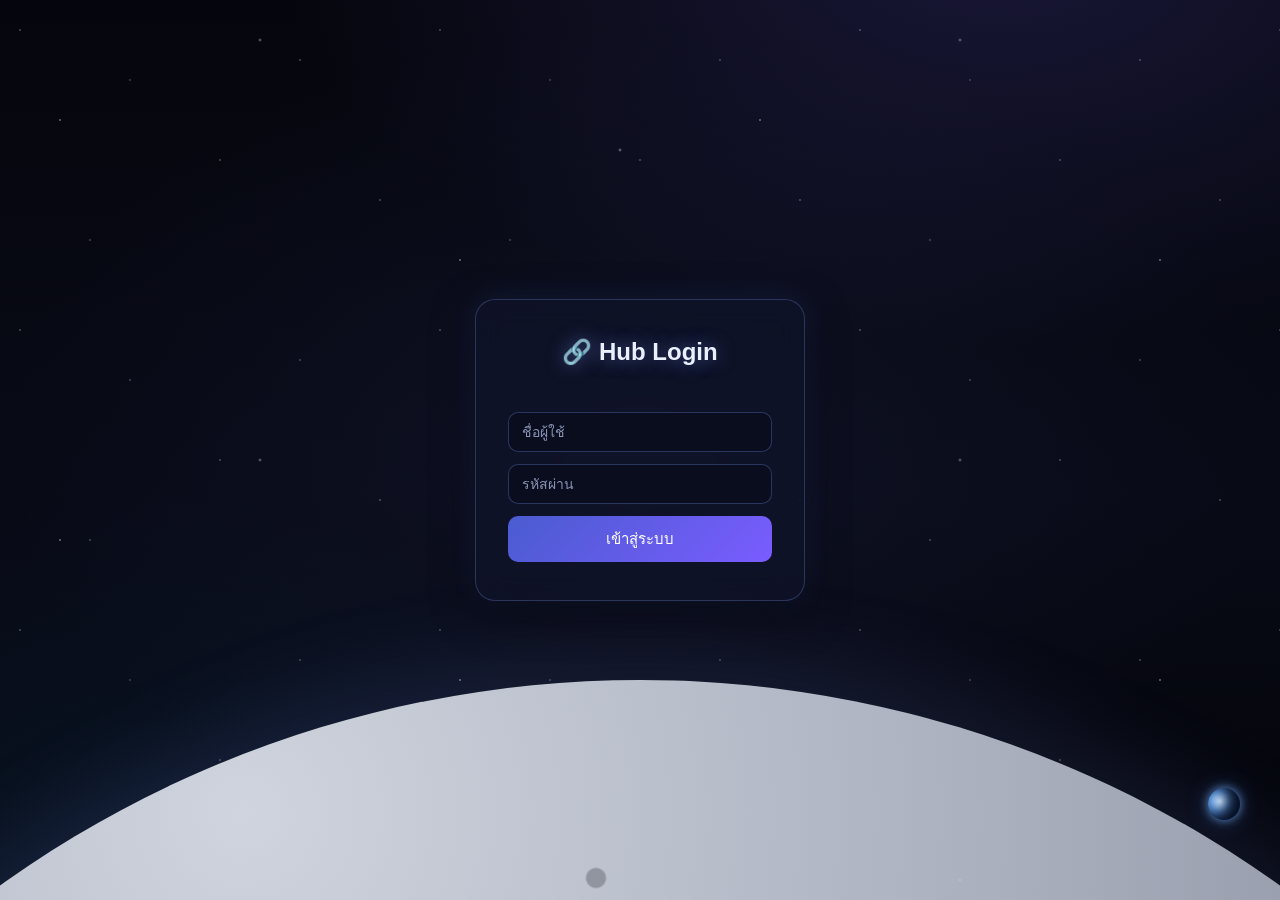
==== index.html @ 7563bb44 "Add files via upload" ====
<!DOCTYPE html>
<html lang="th">
<head>
<meta charset="UTF-8">
<meta name="viewport" content="width=device-width, initial-scale=1.0">
<title>Login - Hub</title>
<link rel="icon" href="data:image/svg+xml,%3Csvg xmlns='http://www.w3.org/2000/svg' viewBox='0 0 100 100'%3E%3Ctext y='.9em' font-size='90'%3E%F0%9F%94%97%3C/text%3E%3C/svg%3E">
<link rel="stylesheet" href="css/style.css">
</head>
<body>
<div class="login-wrap">
  <div class="login-box">
    <h2>🔗 Hub Login</h2>
    <div class="error-msg" id="errMsg"></div>
    <input type="text" id="username" placeholder="ชื่อผู้ใช้" autocomplete="username">
    <input type="password" id="password" placeholder="รหัสผ่าน" autocomplete="current-password">
    <button onclick="doLogin()">เข้าสู่ระบบ</button>
  </div>
</div>
<script src="js/api.js"></script>
<script>
document.getElementById('password').addEventListener('keydown', function (e) {
  if (e.key === 'Enter') doLogin();
});

function doLogin() {
  var username = document.getElementById('username').value.trim();
  var password = document.getElementById('password').value;
  var errEl = document.getElementById('errMsg');
  errEl.textContent = '';
  if (!username || !password) {
    errEl.textContent = 'กรอกชื่อผู้ใช้และรหัสผ่านให้ครบ';
    return;
  }
  apiPost('login', { username: username, password: password }).then(function (res) {
    if (res.success) {
      sessionStorage.setItem('hubUser', JSON.stringify({
        username: username, role: res.role, displayName: res.displayName,
        allowedCategories: res.allowedCategories || []
      }));
      window.location.href = 'hub.html';
    } else {
      errEl.textContent = res.message || 'เข้าสู่ระบบไม่สำเร็จ';
    }
  }).catch(function () {
    errEl.textContent = 'เชื่อมต่อเซิร์ฟเวอร์ไม่ได้';
  });
}
</script>
</body>
</html>
---- css/style.css ----
* { box-sizing: border-box; }

body {
  margin: 0;
  font-family: 'Segoe UI', 'Tahoma', sans-serif;
  color: #e8ecf5;
  min-height: 100vh;
  position: relative;
  overflow-x: hidden;
  /* ห้วงอวกาศ: ดำ + เนบิวลาม่วง/น้ำเงินจางๆ */
  background:
    radial-gradient(1200px 700px at 78% -8%, rgba(80, 70, 170, 0.28), transparent 60%),
    radial-gradient(1000px 800px at 12% 108%, rgba(30, 90, 150, 0.22), transparent 60%),
    radial-gradient(900px 600px at 50% 50%, rgba(20, 24, 48, 0.55), transparent 70%),
    linear-gradient(180deg, #05060d 0%, #080a16 55%, #04050a 100%);
  background-attachment: fixed;
}

/* ===== ดวงดาว (CSS ล้วน — 2 ชั้น ผ่าน pseudo-element, เบามาก) ===== */
body::before,
body::after {
  content: "";
  position: fixed;
  inset: 0;
  pointer-events: none;
  z-index: 0;
}
/* ชั้นดาวเล็ก ถี่ กระพริบเร็ว */
body::before {
  background-image:
    radial-gradient(1px 1px at 20px 30px, #fff, transparent),
    radial-gradient(1px 1px at 130px 80px, #cfd8ff, transparent),
    radial-gradient(1px 1px at 220px 160px, #fff, transparent),
    radial-gradient(1px 1px at 300px 60px, #e8ecff, transparent),
    radial-gradient(1px 1px at 380px 200px, #fff, transparent),
    radial-gradient(1px 1px at 90px 240px, #d7e0ff, transparent);
  background-repeat: repeat;
  background-size: 420px 300px;
  opacity: 0.7;
  animation: twinkle 4.5s ease-in-out infinite;
}
/* ชั้นดาวใหญ่ ห่าง กระพริบช้า */
body::after {
  background-image:
    radial-gradient(1.6px 1.6px at 60px 120px, #ffffff, transparent),
    radial-gradient(2px 2px at 260px 40px, #bcd0ff, transparent),
    radial-gradient(1.6px 1.6px at 460px 260px, #ffffff, transparent),
    radial-gradient(2px 2px at 620px 150px, #dbe4ff, transparent);
  background-repeat: repeat;
  background-size: 700px 420px;
  opacity: 0.55;
  animation: twinkle 7s ease-in-out infinite reverse;
}
@keyframes twinkle {
  0%, 100% { opacity: 0.35; }
  50%      { opacity: 0.8; }
}

/* ===== ดาวตก (แทรกด้วย JS ใน api.js) ===== */
.shooting-stars {
  position: fixed;
  inset: 0;
  pointer-events: none;
  z-index: 0;
  overflow: hidden;
}
/* ดาวตกแบบสุ่ม — ตำแหน่งเริ่ม/ทิศ/ระยะทาง กำหนดสดๆ ผ่าน CSS variable ที่ api.js สุ่มให้แต่ละดวง */
.shooting-star {
  position: absolute;
  top: var(--sy, 10%);
  left: var(--sx, 60%);
  height: 2px;
  width: 130px;
  background: linear-gradient(90deg, #ffffff, rgba(255, 255, 255, 0));
  border-radius: 2px;
  filter: drop-shadow(0 0 6px rgba(180, 210, 255, 0.9));
  opacity: 0;
  transform: rotate(var(--srot, -42deg));
  animation: shoot-random 1.1s ease-in forwards;
}
@keyframes shoot-random {
  0%   { transform: translate(0, 0) rotate(var(--srot, -42deg)); opacity: 0; }
  8%   { opacity: 1; }
  70%  { opacity: 1; }
  100% { transform: translate(var(--stx, -480px), var(--sty, 420px)) rotate(var(--srot, -42deg)); opacity: 0; }
}

/* อุกกาบาตดวงใหญ่ มีไฟ — โผล่มาสลับกับดาวตกเส้นบางๆ เป็นบางครั้ง */
.shooting-star.fireball {
  height: 5px;
  width: 220px;
  background: linear-gradient(90deg, #fff8e6 0%, #ffcf7a 25%, #ff8a3d 55%, rgba(255, 90, 20, 0) 100%);
  border-radius: 3px;
  filter: drop-shadow(0 0 10px rgba(255, 170, 80, 0.9)) drop-shadow(0 0 24px rgba(255, 110, 40, 0.6));
}
.shooting-star.fireball::before {
  content: "";
  position: absolute;
  left: -5px;
  top: 50%;
  width: 14px;
  height: 14px;
  margin-top: -7px;
  border-radius: 50%;
  background: radial-gradient(circle, #fff8e6 0%, #ffcf7a 40%, #ff6a1e 75%, rgba(255, 90, 20, 0) 100%);
  box-shadow: 0 0 18px 6px rgba(255, 140, 60, 0.85);
}

/* ===== การระเบิดตอนอุกกาบาตชนโลก/ดวงจันทร์ (สร้าง+ลบด้วย JS) ===== */
.impact-boom {
  position: fixed;
  width: 12px;
  height: 12px;
  border-radius: 50%;
  transform: translate(-50%, -50%) scale(0);
  background: radial-gradient(circle, #ffffff 0%, #ffe08a 22%, #ff8a3d 50%, rgba(255, 80, 20, 0) 72%);
  filter: drop-shadow(0 0 14px rgba(255, 150, 60, 0.95));
  z-index: 1;
  pointer-events: none;
  animation: boom 0.75s ease-out forwards;
}
.impact-boom::before {
  content: "";
  position: absolute;
  inset: 0;
  border-radius: 50%;
  border: 2px solid rgba(255, 205, 130, 0.85);
  transform: scale(1);
  animation: boom-ring 0.75s ease-out forwards;
}
@keyframes boom {
  0%   { transform: translate(-50%, -50%) scale(0); opacity: 1; }
  55%  { opacity: 1; }
  100% { transform: translate(-50%, -50%) scale(10); opacity: 0; }
}
@keyframes boom-ring {
  0%   { transform: scale(1); opacity: 0.9; }
  100% { transform: scale(18); opacity: 0; }
}

/* ===== ผิวดวงจันทร์ โค้งเต็มขอบล่าง (earthrise style) ===== */
.moon-surface {
  position: fixed;
  left: 50%;
  bottom: -1980px;               /* วงกลมยักษ์จมลงล่าง เหลือแค่ส่วนโค้งบนโผล่เป็นขอบฟ้า (กินพื้นที่ล่าง ~1/3) */
  width: 2200px;
  height: 2200px;
  transform: translateX(-50%);
  border-radius: 50%;
  z-index: 0;
  pointer-events: none;
  overflow: hidden;
  /* หลุมอุกกาบาต (วางแถบบนของวงกลม = ส่วนที่โผล่พ้นจอ) + เนื้อผิวเทาไล่แสงจากซ้ายบน */
  background:
    radial-gradient(circle at 30% 15.5%, rgba(40,42,52,0.55) 0 26px, rgba(190,194,206,0.28) 27px 32px, transparent 34px),
    radial-gradient(circle at 44% 17.5%, rgba(40,42,52,0.5) 0 40px, rgba(190,194,206,0.25) 41px 47px, transparent 49px),
    radial-gradient(circle at 58% 14.5%, rgba(40,42,52,0.5) 0 20px, rgba(190,194,206,0.28) 21px 25px, transparent 27px),
    radial-gradient(circle at 68% 18%,  rgba(40,42,52,0.45) 0 34px, rgba(190,194,206,0.24) 35px 40px, transparent 42px),
    radial-gradient(circle at 22% 19%,  rgba(40,42,52,0.45) 0 18px, rgba(190,194,206,0.22) 19px 23px, transparent 25px),
    radial-gradient(circle at 50% 21%,  rgba(40,42,52,0.4) 0 30px, rgba(190,194,206,0.2) 31px 36px, transparent 38px),
    radial-gradient(circle at 37% 22.5%,rgba(40,42,52,0.38) 0 14px, transparent 16px),
    radial-gradient(circle at 63% 23%,  rgba(40,42,52,0.36) 0 22px, rgba(190,194,206,0.18) 23px 26px, transparent 28px),
    radial-gradient(circle at 76% 21.5%,rgba(40,42,52,0.34) 0 12px, transparent 14px),
    /* หลุมเพิ่มเติม — ให้ผิวขรุขระขึ้น */
    radial-gradient(circle at 16% 22%,  rgba(40,42,52,0.4) 0 24px, rgba(190,194,206,0.2) 25px 29px, transparent 31px),
    radial-gradient(circle at 84% 24%,  rgba(40,42,52,0.38) 0 28px, rgba(190,194,206,0.18) 29px 33px, transparent 35px),
    radial-gradient(circle at 40% 12%,  rgba(40,42,52,0.42) 0 12px, transparent 14px),
    radial-gradient(circle at 54% 26%,  rgba(40,42,52,0.34) 0 16px, transparent 18px),
    radial-gradient(circle at 28% 25.5%,rgba(40,42,52,0.3) 0 10px, transparent 12px),
    radial-gradient(circle at 71% 26.5%,rgba(40,42,52,0.32) 0 15px, transparent 17px),
    radial-gradient(circle at 48% 9%,   rgba(40,42,52,0.3) 0 9px,  transparent 11px),
    radial-gradient(circle at 20% 13%,  rgba(40,42,52,0.28) 0 8px,  transparent 10px),
    radial-gradient(circle at 66% 11%,  rgba(40,42,52,0.28) 0 7px,  transparent 9px),
    radial-gradient(circle at 32% 6%, #cfd4de 0%, #a9afbd 30%, #7e8494 60%, #4c505d 100%);
  box-shadow: 0 -30px 90px rgba(120, 150, 255, 0.12);  /* ขอบฟ้าเรืองแสงจางๆ */
}
/* ===== โลก ดวงเล็ก เสี้ยวสีฟ้า มุมล่างขวา ===== */
.earth {
  position: fixed;
  bottom: 80px;
  right: 40px;
  width: 32px;
  height: 32px;
  border-radius: 50%;
  z-index: 0;
  pointer-events: none;
  background:
    radial-gradient(circle at 38% 42%, #cfe6ff 0%, #5b93d6 38%, #2f5fa8 70%, #1d3c72 100%);
  /* เสี้ยว: ด้านขวาจมเงามืด + ชั้นบรรยากาศเรืองฟ้า */
  box-shadow:
    inset -11px -4px 13px rgba(3, 8, 22, 0.92),
    0 0 10px rgba(120, 180, 255, 0.7),
    0 0 22px rgba(90, 150, 255, 0.35);
  animation: earthglow 7s ease-in-out infinite;
}
@keyframes earthglow {
  0%, 100% { box-shadow: inset -11px -4px 13px rgba(3,8,22,0.92), 0 0 10px rgba(120,180,255,0.6), 0 0 22px rgba(90,150,255,0.3); }
  50%      { box-shadow: inset -11px -4px 13px rgba(3,8,22,0.92), 0 0 14px rgba(140,195,255,0.8), 0 0 28px rgba(110,165,255,0.45); }
}

/* ทำให้เนื้อหาลอยเหนือชั้นดาว */
.topbar, .container, .login-wrap { position: relative; z-index: 1; }

.topbar {
  display: flex;
  align-items: center;
  justify-content: space-between;
  background: rgba(14, 18, 38, 0.6);
  backdrop-filter: blur(10px);
  border-bottom: 1px solid rgba(120, 150, 255, 0.18);
  color: #fff;
  padding: 14px 20px;
}
.topbar h1 { font-size: 18px; margin: 0; letter-spacing: 0.3px; }
.topbar .user-info { display: flex; align-items: center; gap: 12px; font-size: 14px; }
.topbar a, .topbar button {
  background: rgba(120, 150, 255, 0.15);
  border: 1px solid rgba(140, 170, 255, 0.25);
  color: #e8ecf5;
  padding: 6px 14px;
  border-radius: 8px;
  cursor: pointer;
  font-size: 13px;
  text-decoration: none;
  transition: background .15s, box-shadow .15s, transform .15s;
}
.topbar a:hover, .topbar button:hover {
  background: rgba(120, 150, 255, 0.32);
  box-shadow: 0 0 12px rgba(120, 150, 255, 0.4);
  transform: scale(1.07);
}

/* ปุ่มแฮมเบอร์เกอร์ (มือถือ) — inject ผ่าน api.js */
.topbar-toggle {
  display: none;
  background: rgba(120, 150, 255, 0.15);
  border: 1px solid rgba(140, 170, 255, 0.25);
  color: #e8ecf5;
  font-size: 20px;
  line-height: 1;
  padding: 6px 13px;
  border-radius: 8px;
  cursor: pointer;
  transition: background .15s, transform .15s;
}
.topbar-toggle:hover { background: rgba(120, 150, 255, 0.32); transform: scale(1.07); }

.container { max-width: 1000px; margin: 0 auto; padding: 28px 20px 70px; }

.category-block { margin-bottom: 36px; }
.category-title {
  font-size: 18px;
  font-weight: 700;
  color: #ffe14d;
  border-bottom: 1px dashed rgba(255, 220, 90, 0.45);
  padding-bottom: 8px;
  margin-bottom: 18px;
  text-shadow: 0 0 8px rgba(255, 225, 80, 0.85), 0 0 18px rgba(255, 200, 40, 0.5);
}
/* หน้าแรก: หมวดเรียง 3 คอลัมน์ */
.hub-categories {
  display: grid;
  grid-template-columns: repeat(3, 1fr);
  gap: 20px;
  align-items: start;
}
.hub-categories .category-block { margin-bottom: 0; }
.link-grid {
  display: grid;
  grid-template-columns: repeat(auto-fill, minmax(240px, 1fr));
  gap: 16px;
}
.link-list { display: flex; flex-direction: column; gap: 12px; }
.link-card {
  display: block;
  background: rgba(20, 26, 52, 0.55);
  border: 1px solid rgba(130, 160, 255, 0.28);
  border-radius: 16px;
  padding: 16px 18px;
  text-align: left;
  color: #eaf0ff;
  text-decoration: none;
  backdrop-filter: blur(6px);
  transition: transform .15s, box-shadow .15s, border-color .15s, background .15s;
}
.link-card .link-name { display: block; font-weight: 600; }
.link-card .link-desc {
  display: block;
  margin-top: 5px;
  font-size: 12.5px;
  font-weight: 400;
  color: #a6b0d4;
  line-height: 1.4;
}
.link-card:hover {
  transform: translateY(-4px) scale(1.03);
  background: rgba(40, 52, 100, 0.7);
  border-color: rgba(150, 190, 255, 0.7);
  box-shadow: 0 8px 28px rgba(80, 120, 255, 0.4), 0 0 0 1px rgba(150, 190, 255, 0.25);
}

.login-wrap { min-height: 100vh; display: flex; align-items: center; justify-content: center; }
.login-box {
  background: rgba(16, 20, 42, 0.7);
  border: 1px solid rgba(130, 160, 255, 0.25);
  backdrop-filter: blur(14px);
  padding: 38px 32px;
  border-radius: 20px;
  box-shadow: 0 12px 40px rgba(0, 0, 0, 0.55), 0 0 30px rgba(80, 110, 220, 0.2);
  width: 330px;
}
.login-box h2 { margin-top: 0; text-align: center; color: #eaf0ff; text-shadow: 0 0 18px rgba(120, 150, 255, 0.5); }
.login-box input {
  width: 100%;
  padding: 11px 13px;
  margin-bottom: 12px;
  background: rgba(8, 12, 28, 0.7);
  border: 1px solid rgba(120, 150, 255, 0.3);
  border-radius: 10px;
  font-size: 14px;
  color: #eaf0ff;
}
.login-box input::placeholder { color: #8a93b5; }
.login-box input:focus { outline: none; border-color: rgba(150, 190, 255, 0.8); box-shadow: 0 0 12px rgba(120, 150, 255, 0.4); }
.login-box button {
  width: 100%;
  padding: 11px;
  background: linear-gradient(135deg, #4a5cd0, #7a5cff);
  color: #fff;
  border: none;
  border-radius: 10px;
  font-size: 15px;
  cursor: pointer;
  transition: box-shadow .15s, transform .1s;
}
.login-box button:hover { box-shadow: 0 0 20px rgba(120, 120, 255, 0.6); transform: translateY(-2px) scale(1.03); }
.error-msg { color: #ff8a9c; font-size: 13px; margin-bottom: 10px; min-height: 16px; }

/* ===== เลือกเมนูต่อ user (checkbox หมวด) ===== */
.cat-hint { font-size: 13px; color: #aeb8dd; margin-bottom: 8px; }
.cat-checks { display: flex; flex-wrap: wrap; gap: 8px 16px; }
.cat-check {
  display: inline-flex;
  align-items: center;
  gap: 6px;
  font-size: 14px;
  color: #dbe1f5;
  background: rgba(8, 12, 28, 0.55);
  border: 1px solid rgba(120, 150, 255, 0.25);
  border-radius: 8px;
  padding: 6px 12px;
  cursor: pointer;
}
.cat-check input { accent-color: #7a5cff; cursor: pointer; }

.modal-overlay {
  position: fixed;
  inset: 0;
  z-index: 50;
  background: rgba(4, 6, 14, 0.7);
  backdrop-filter: blur(4px);
  display: flex;
  align-items: center;
  justify-content: center;
  padding: 20px;
}
.modal-box {
  background: rgba(18, 22, 44, 0.96);
  border: 1px solid rgba(130, 160, 255, 0.3);
  border-radius: 18px;
  padding: 26px;
  width: 100%;
  max-width: 520px;
  max-height: 82vh;
  overflow-y: auto;
  box-shadow: 0 16px 50px rgba(0, 0, 0, 0.6);
}
.modal-box h3 { margin-top: 0; color: #eaf0ff; }

.admin-section {
  background: rgba(16, 20, 42, 0.6);
  border: 1px solid rgba(130, 160, 255, 0.2);
  backdrop-filter: blur(8px);
  border-radius: 16px;
  padding: 22px;
  margin-bottom: 24px;
}
.admin-section h3 { margin-top: 0; color: #eaf0ff; }
.form-row { display: flex; gap: 10px; flex-wrap: wrap; margin-bottom: 14px; }
.form-row input, .form-row select {
  padding: 9px 11px;
  background: rgba(8, 12, 28, 0.7);
  border: 1px solid rgba(120, 150, 255, 0.3);
  border-radius: 8px;
  font-size: 14px;
  color: #eaf0ff;
  flex: 1;
  min-width: 140px;
}
.form-row input::placeholder { color: #8a93b5; }
.form-row input:focus, .form-row select:focus { outline: none; border-color: rgba(150, 190, 255, 0.8); }

.btn {
  padding: 9px 16px;
  border: none;
  border-radius: 8px;
  background: linear-gradient(135deg, #4a5cd0, #7a5cff);
  color: #fff;
  cursor: pointer;
  font-size: 14px;
  transition: box-shadow .15s, transform .1s;
}
.btn:hover { box-shadow: 0 0 16px rgba(120, 120, 255, 0.5); transform: translateY(-2px) scale(1.05); }
.btn.danger { background: linear-gradient(135deg, #c0392b, #e05575); }
.btn.danger:hover { box-shadow: 0 0 16px rgba(224, 85, 117, 0.5); }
.btn.small { padding: 5px 11px; font-size: 12px; }
.btn.on { background: linear-gradient(135deg, #2e9e5b, #3fd07a); }
.btn.off { background: rgba(120, 130, 150, 0.5); }
.btn:disabled { opacity: 0.3; cursor: default; }
.btn:disabled:hover { animation: none; transform: none; box-shadow: none; }

table { width: 100%; border-collapse: collapse; font-size: 14px; }
th, td { padding: 9px 10px; border-bottom: 1px solid rgba(130, 160, 255, 0.15); text-align: left; }
th { color: #aeb8dd; font-weight: 600; }
table input {
  background: rgba(8, 12, 28, 0.7);
  border: 1px solid rgba(120, 150, 255, 0.25);
  border-radius: 6px;
  color: #eaf0ff;
  padding: 6px 8px;
  font-size: 13px;
}
table select {
  background: rgba(8, 12, 28, 0.7);
  border: 1px solid rgba(120, 150, 255, 0.25);
  border-radius: 6px;
  color: #eaf0ff;
  padding: 6px 8px;
}

.nav-tabs { display: flex; gap: 8px; margin-bottom: 22px; }
.nav-tabs a {
  padding: 9px 16px;
  border-radius: 10px;
  background: rgba(20, 26, 52, 0.55);
  color: #cfd6f5;
  text-decoration: none;
  font-size: 14px;
  font-weight: 600;
  border: 1px solid rgba(130, 160, 255, 0.25);
  transition: background .15s, box-shadow .15s, transform .15s;
}
.nav-tabs a:hover { transform: scale(1.05); box-shadow: 0 0 14px rgba(120, 150, 255, 0.35); }
.nav-tabs a.active {
  background: linear-gradient(135deg, #4a5cd0, #7a5cff);
  color: #fff;
  box-shadow: 0 0 16px rgba(120, 120, 255, 0.4);
}

.empty-msg { color: #8a93b5; text-align: center; padding: 44px 0; }

/* ===== เอฟเฟกต์ไฟฟ้าช็อต/สายฟ้า ตอนเมาส์ชี้ปุ่ม ===== */
@keyframes electric-zap {
  0%   { box-shadow: 0 0 5px #6ea8ff, 0 0 12px #7a5cff, 0 0 20px #4ad5ff, inset 0 0 6px rgba(150,220,255,0.5); }
  20%  { box-shadow: 0 0 14px #cfe9ff, 0 0 22px #9a7cff, 0 0 34px #4ad5ff, inset 0 0 10px rgba(190,235,255,0.8); }
  40%  { box-shadow: 0 0 4px #6ea8ff, 0 0 9px #7a5cff, 0 0 16px #4ad5ff, inset 0 0 4px rgba(150,220,255,0.4); }
  60%  { box-shadow: 0 0 16px #e6f5ff, 0 0 26px #b39cff, 0 0 40px #6ae0ff, inset 0 0 12px rgba(210,245,255,0.9); }
  80%  { box-shadow: 0 0 7px #6ea8ff, 0 0 14px #7a5cff, 0 0 22px #4ad5ff, inset 0 0 6px rgba(150,220,255,0.5); }
  100% { box-shadow: 0 0 11px #b3e0ff, 0 0 18px #8a6cff, 0 0 28px #4ad5ff, inset 0 0 8px rgba(180,230,255,0.7); }
}
/* ปุ่มลบ (สีแดง) → ไฟลุกสีส้ม */
@keyframes fire-zap {
  0%   { box-shadow: 0 0 6px #ffb347, 0 0 14px #ff7b2e, 0 0 22px #ff4500; }
  25%  { box-shadow: 0 0 14px #ffd27a, 0 0 24px #ff8c3a, 0 0 36px #ff5a1a; }
  50%  { box-shadow: 0 0 5px #ffb347, 0 0 10px #ff6a2e, 0 0 18px #ff3000; }
  75%  { box-shadow: 0 0 16px #ffe0a0, 0 0 28px #ff9d4a, 0 0 42px #ff5a1a; }
  100% { box-shadow: 0 0 9px #ffb347, 0 0 16px #ff7b2e, 0 0 26px #ff4500; }
}
.btn:hover,
.link-card:hover,
.topbar a:hover,
.topbar button:hover,
.topbar-toggle:hover,
.login-box button:hover,
.nav-tabs a:hover {
  animation: electric-zap 0.3s linear infinite;
  border-color: rgba(180, 220, 255, 0.9);
}
.btn.danger:hover { animation: fire-zap 0.28s linear infinite; border-color: rgba(255, 180, 120, 0.9); }

/* แท็บเล็ต: หมวด 2 คอลัมน์ */
@media (max-width: 900px) and (min-width: 641px) {
  .hub-categories { grid-template-columns: repeat(2, 1fr); }
}

/* ===== รองรับมือถือ: เมนูบนยุบเป็นปุ่ม 3 ขีด ===== */
@media (max-width: 640px) {
  .topbar { padding: 12px 16px; position: relative; }
  .topbar h1 { font-size: 16px; }
  .topbar-toggle { display: inline-flex; }

  /* เมนูดรอปดาวน์ — ซ่อนไว้ก่อน กดปุ่ม 3 ขีดค่อยเปิด */
  .topbar .user-info {
    display: none;
    position: absolute;
    top: 100%;
    left: 0;
    right: 0;
    flex-direction: column;
    align-items: stretch;
    gap: 8px;
    background: rgba(12, 16, 34, 0.97);
    backdrop-filter: blur(12px);
    border-bottom: 1px solid rgba(120, 150, 255, 0.2);
    padding: 14px 16px;
    z-index: 20;
  }
  .topbar.open .user-info { display: flex; }
  .topbar .user-info span { text-align: center; padding: 2px 0 6px; color: #aeb8dd; }
  .topbar .user-info a, .topbar .user-info button { text-align: center; padding: 10px; font-size: 14px; }

  .container { padding: 20px 14px 60px; }
  .nav-tabs { overflow-x: auto; -webkit-overflow-scrolling: touch; }
  .nav-tabs a { white-space: nowrap; }
  .link-grid { grid-template-columns: 1fr; }
  .hub-categories { grid-template-columns: 1fr; }
  .form-row { flex-direction: column; }
  .form-row input, .form-row select { min-width: 0; width: 100%; }
  /* ตารางในหน้าจัดการ เลื่อนแนวนอนได้ถ้าล้น */
  .admin-section { overflow-x: auto; }
}

/* เคารพผู้ที่ปิด motion (ไม่ให้ดาว/จันทร์/อาทิตย์ขยับ) */
@media (prefers-reduced-motion: reduce) {
  body::before, body::after, .shooting-star, .earth { animation: none !important; }
  .shooting-star { display: none; }
  /* ปิดไฟฟ้ากะพริบ เหลือแค่เรืองแสงนิ่ง */
  .btn:hover, .link-card:hover, .topbar a:hover, .topbar button:hover,
  .topbar-toggle:hover, .login-box button:hover, .nav-tabs a:hover,
  .btn.danger:hover { animation: none !important; box-shadow: 0 0 16px rgba(120,150,255,0.6) !important; }
}
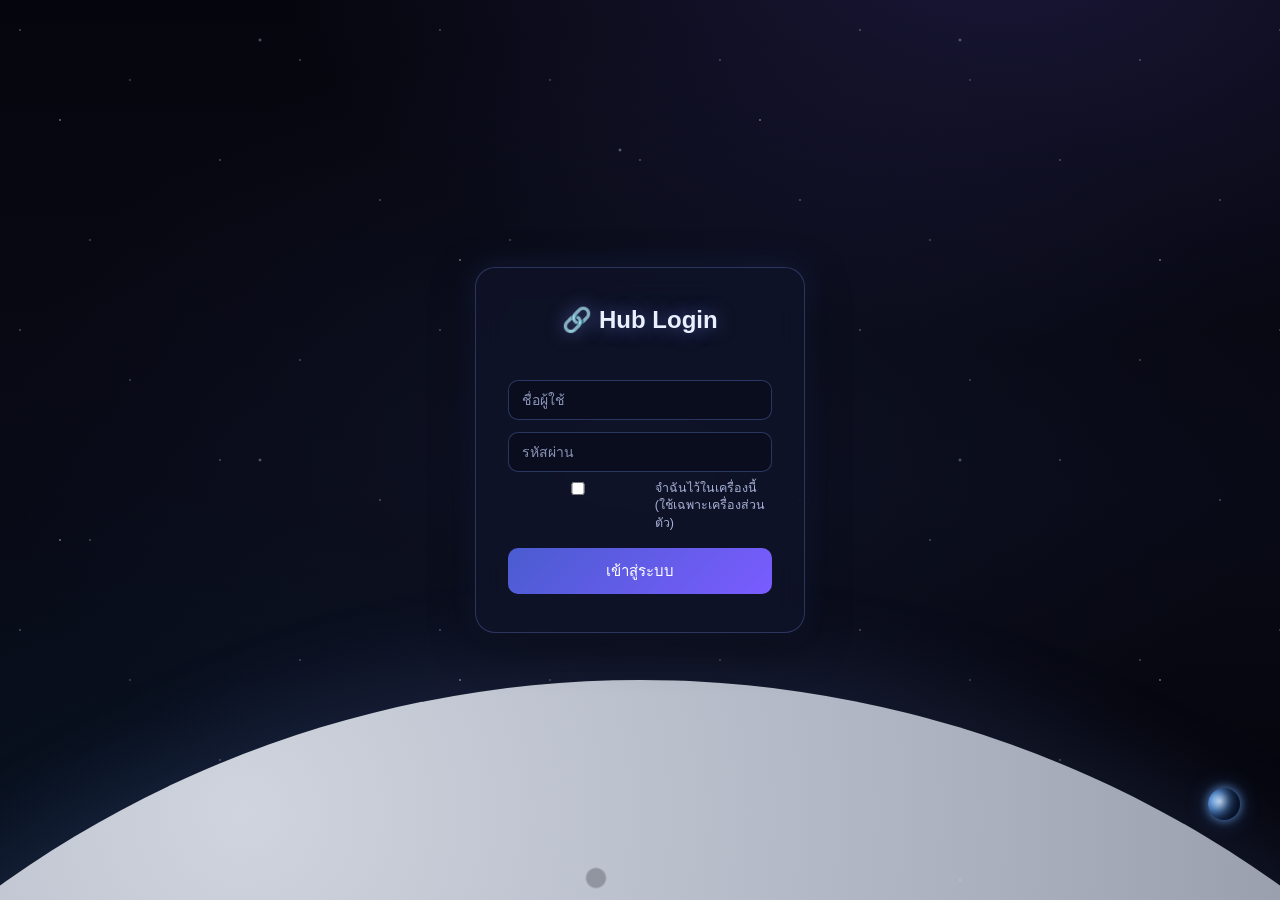
==== commit 82d3d564: "Add files via upload" ====
--- a/index.html
+++ b/index.html
@@ -14,6 +14,9 @@
     <div class="error-msg" id="errMsg"></div>
     <input type="text" id="username" placeholder="ชื่อผู้ใช้" autocomplete="username">
     <input type="password" id="password" placeholder="รหัสผ่าน" autocomplete="current-password">
+    <label class="remember-check">
+      <input type="checkbox" id="rememberMe"> จำฉันไว้ในเครื่องนี้ (ใช้เฉพาะเครื่องส่วนตัว)
+    </label>
     <button onclick="doLogin()">เข้าสู่ระบบ</button>
   </div>
 </div>
@@ -34,10 +37,11 @@
   }
   apiPost('login', { username: username, password: password }).then(function (res) {
     if (res.success) {
-      sessionStorage.setItem('hubUser', JSON.stringify({
+      var remember = document.getElementById('rememberMe').checked;
+      setSession({
         username: username, role: res.role, displayName: res.displayName,
         allowedCategories: res.allowedCategories || []
-      }));
+      }, remember);
       window.location.href = 'hub.html';
     } else {
       errEl.textContent = res.message || 'เข้าสู่ระบบไม่สำเร็จ';
--- a/css/style.css
+++ b/css/style.css
@@ -257,6 +257,56 @@
   margin-bottom: 18px;
   text-shadow: 0 0 8px rgba(255, 225, 80, 0.85), 0 0 18px rgba(255, 200, 40, 0.5);
 }
+/* ช่องค้นหาลิงก์ */
+.search-wrap {
+  position: relative;
+  max-width: 520px;
+  margin: 0 auto 30px;
+}
+.search-box {
+  width: 100%;
+  padding: 13px 44px 13px 44px;
+  font-size: 15px;
+  color: #eaf0ff;
+  background: rgba(16, 20, 42, 0.65);
+  border: 1px solid rgba(130, 160, 255, 0.3);
+  border-radius: 30px;
+  backdrop-filter: blur(10px);
+  transition: border-color .15s, box-shadow .15s;
+}
+.search-box::placeholder { color: #8a93b5; }
+.search-box:focus {
+  outline: none;
+  border-color: rgba(150, 190, 255, 0.8);
+  box-shadow: 0 0 18px rgba(120, 150, 255, 0.45);
+}
+.search-icon {
+  position: absolute;
+  left: 16px;
+  top: 50%;
+  transform: translateY(-50%);
+  font-size: 15px;
+  opacity: 0.7;
+  pointer-events: none;
+}
+.search-clear {
+  display: none;
+  position: absolute;
+  right: 12px;
+  top: 50%;
+  transform: translateY(-50%);
+  width: 22px;
+  height: 22px;
+  align-items: center;
+  justify-content: center;
+  border-radius: 50%;
+  font-size: 12px;
+  color: #cfd6f5;
+  background: rgba(120, 150, 255, 0.25);
+  cursor: pointer;
+}
+.search-clear:hover { background: rgba(120, 150, 255, 0.45); }
+
 /* หน้าแรก: หมวดเรียง 3 คอลัมน์ */
 .hub-categories {
   display: grid;
@@ -272,17 +322,33 @@
 }
 .link-list { display: flex; flex-direction: column; gap: 12px; }
 .link-card {
-  display: block;
+  display: flex;
+  align-items: center;
+  gap: 13px;
   background: rgba(20, 26, 52, 0.55);
   border: 1px solid rgba(130, 160, 255, 0.28);
   border-radius: 16px;
-  padding: 16px 18px;
+  padding: 14px 16px;
   text-align: left;
   color: #eaf0ff;
   text-decoration: none;
   backdrop-filter: blur(6px);
   transition: transform .15s, box-shadow .15s, border-color .15s, background .15s;
 }
+.link-card .link-icon {
+  flex: 0 0 auto;
+  width: 42px;
+  height: 42px;
+  display: flex;
+  align-items: center;
+  justify-content: center;
+  font-size: 21px;
+  border-radius: 12px;
+  background: radial-gradient(circle at 35% 30%, rgba(120, 150, 255, 0.35), rgba(30, 40, 80, 0.6));
+  border: 1px solid rgba(150, 180, 255, 0.3);
+  box-shadow: 0 0 14px rgba(90, 120, 255, 0.25), inset 0 0 10px rgba(150, 180, 255, 0.15);
+}
+.link-card .link-text { min-width: 0; flex: 1; }
 .link-card .link-name { display: block; font-weight: 600; }
 .link-card .link-desc {
   display: block;
@@ -335,6 +401,17 @@
 }
 .login-box button:hover { box-shadow: 0 0 20px rgba(120, 120, 255, 0.6); transform: translateY(-2px) scale(1.03); }
 .error-msg { color: #ff8a9c; font-size: 13px; margin-bottom: 10px; min-height: 16px; }
+.remember-check {
+  display: flex;
+  align-items: flex-start;
+  gap: 8px;
+  font-size: 12.5px;
+  color: #a6b0d4;
+  margin: -4px 0 16px;
+  cursor: pointer;
+  line-height: 1.4;
+}
+.remember-check input { accent-color: #7a5cff; cursor: pointer; margin-top: 2px; }
 
 /* ===== เลือกเมนูต่อ user (checkbox หมวด) ===== */
 .cat-hint { font-size: 13px; color: #aeb8dd; margin-bottom: 8px; }
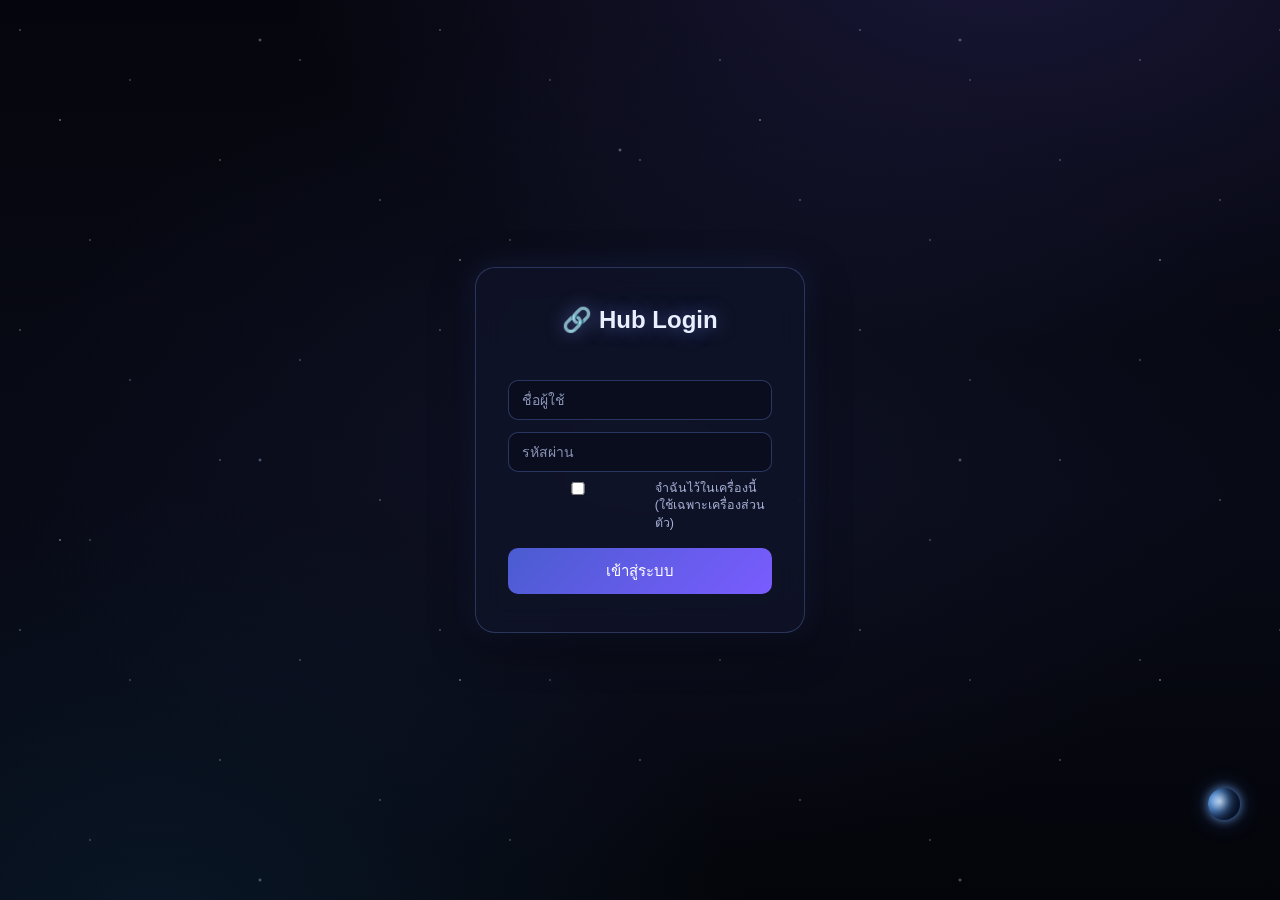
==== commit b8cfbe84: "Add files via upload" ====
--- a/index.html
+++ b/index.html
@@ -40,7 +40,9 @@
       var remember = document.getElementById('rememberMe').checked;
       setSession({
         username: username, role: res.role, displayName: res.displayName,
-        allowedCategories: res.allowedCategories || []
+        allowedCategories: res.allowedCategories || [],
+        allowedLinks: res.allowedLinks || [],
+        token: res.token, expiresAt: res.expiresAt
       }, remember);
       window.location.href = 'hub.html';
     } else {
--- a/css/style.css
+++ b/css/style.css
@@ -138,43 +138,7 @@
   100% { transform: scale(18); opacity: 0; }
 }
 
-/* ===== ผิวดวงจันทร์ โค้งเต็มขอบล่าง (earthrise style) ===== */
-.moon-surface {
-  position: fixed;
-  left: 50%;
-  bottom: -1980px;               /* วงกลมยักษ์จมลงล่าง เหลือแค่ส่วนโค้งบนโผล่เป็นขอบฟ้า (กินพื้นที่ล่าง ~1/3) */
-  width: 2200px;
-  height: 2200px;
-  transform: translateX(-50%);
-  border-radius: 50%;
-  z-index: 0;
-  pointer-events: none;
-  overflow: hidden;
-  /* หลุมอุกกาบาต (วางแถบบนของวงกลม = ส่วนที่โผล่พ้นจอ) + เนื้อผิวเทาไล่แสงจากซ้ายบน */
-  background:
-    radial-gradient(circle at 30% 15.5%, rgba(40,42,52,0.55) 0 26px, rgba(190,194,206,0.28) 27px 32px, transparent 34px),
-    radial-gradient(circle at 44% 17.5%, rgba(40,42,52,0.5) 0 40px, rgba(190,194,206,0.25) 41px 47px, transparent 49px),
-    radial-gradient(circle at 58% 14.5%, rgba(40,42,52,0.5) 0 20px, rgba(190,194,206,0.28) 21px 25px, transparent 27px),
-    radial-gradient(circle at 68% 18%,  rgba(40,42,52,0.45) 0 34px, rgba(190,194,206,0.24) 35px 40px, transparent 42px),
-    radial-gradient(circle at 22% 19%,  rgba(40,42,52,0.45) 0 18px, rgba(190,194,206,0.22) 19px 23px, transparent 25px),
-    radial-gradient(circle at 50% 21%,  rgba(40,42,52,0.4) 0 30px, rgba(190,194,206,0.2) 31px 36px, transparent 38px),
-    radial-gradient(circle at 37% 22.5%,rgba(40,42,52,0.38) 0 14px, transparent 16px),
-    radial-gradient(circle at 63% 23%,  rgba(40,42,52,0.36) 0 22px, rgba(190,194,206,0.18) 23px 26px, transparent 28px),
-    radial-gradient(circle at 76% 21.5%,rgba(40,42,52,0.34) 0 12px, transparent 14px),
-    /* หลุมเพิ่มเติม — ให้ผิวขรุขระขึ้น */
-    radial-gradient(circle at 16% 22%,  rgba(40,42,52,0.4) 0 24px, rgba(190,194,206,0.2) 25px 29px, transparent 31px),
-    radial-gradient(circle at 84% 24%,  rgba(40,42,52,0.38) 0 28px, rgba(190,194,206,0.18) 29px 33px, transparent 35px),
-    radial-gradient(circle at 40% 12%,  rgba(40,42,52,0.42) 0 12px, transparent 14px),
-    radial-gradient(circle at 54% 26%,  rgba(40,42,52,0.34) 0 16px, transparent 18px),
-    radial-gradient(circle at 28% 25.5%,rgba(40,42,52,0.3) 0 10px, transparent 12px),
-    radial-gradient(circle at 71% 26.5%,rgba(40,42,52,0.32) 0 15px, transparent 17px),
-    radial-gradient(circle at 48% 9%,   rgba(40,42,52,0.3) 0 9px,  transparent 11px),
-    radial-gradient(circle at 20% 13%,  rgba(40,42,52,0.28) 0 8px,  transparent 10px),
-    radial-gradient(circle at 66% 11%,  rgba(40,42,52,0.28) 0 7px,  transparent 9px),
-    radial-gradient(circle at 32% 6%, #cfd4de 0%, #a9afbd 30%, #7e8494 60%, #4c505d 100%);
-  box-shadow: 0 -30px 90px rgba(120, 150, 255, 0.12);  /* ขอบฟ้าเรืองแสงจางๆ */
-}
-/* ===== โลก ดวงเล็ก เสี้ยวสีฟ้า มุมล่างขวา ===== */
+/* ===== โลก ดวงเล็ก เสี้ยวสีฟ้า มุมล่างขวา หมุนช้าๆ ===== */
 .earth {
   position: fixed;
   bottom: 80px;
@@ -191,11 +155,15 @@
     inset -11px -4px 13px rgba(3, 8, 22, 0.92),
     0 0 10px rgba(120, 180, 255, 0.7),
     0 0 22px rgba(90, 150, 255, 0.35);
-  animation: earthglow 7s ease-in-out infinite;
+  animation: earthglow 7s ease-in-out infinite, earthspin 90s linear infinite;
 }
 @keyframes earthglow {
   0%, 100% { box-shadow: inset -11px -4px 13px rgba(3,8,22,0.92), 0 0 10px rgba(120,180,255,0.6), 0 0 22px rgba(90,150,255,0.3); }
   50%      { box-shadow: inset -11px -4px 13px rgba(3,8,22,0.92), 0 0 14px rgba(140,195,255,0.8), 0 0 28px rgba(110,165,255,0.45); }
+}
+@keyframes earthspin {
+  from { transform: rotate(0deg); }
+  to   { transform: rotate(360deg); }
 }
 
 /* ทำให้เนื้อหาลอยเหนือชั้นดาว */
@@ -336,6 +304,7 @@
   transition: transform .15s, box-shadow .15s, border-color .15s, background .15s;
 }
 .link-card .link-icon {
+  position: relative;
   flex: 0 0 auto;
   width: 42px;
   height: 42px;
@@ -347,6 +316,22 @@
   background: radial-gradient(circle at 35% 30%, rgba(120, 150, 255, 0.35), rgba(30, 40, 80, 0.6));
   border: 1px solid rgba(150, 180, 255, 0.3);
   box-shadow: 0 0 14px rgba(90, 120, 255, 0.25), inset 0 0 10px rgba(150, 180, 255, 0.15);
+}
+/* badge กุญแจ มุมขวาบนของวงกลมไอคอน — บอกว่าเว็บปลายทางต้อง login ก่อนเข้าใช้ */
+.login-badge {
+  position: absolute;
+  top: -6px;
+  right: -6px;
+  width: 18px;
+  height: 18px;
+  display: flex;
+  align-items: center;
+  justify-content: center;
+  font-size: 10px;
+  border-radius: 50%;
+  background: radial-gradient(circle, #fff2c4 0%, #ffcf5c 55%, #e8a716 100%);
+  border: 1px solid rgba(255, 240, 200, 0.8);
+  box-shadow: 0 0 6px rgba(255, 200, 80, 0.8);
 }
 .link-card .link-text { min-width: 0; flex: 1; }
 .link-card .link-name { display: block; font-weight: 600; }
@@ -413,9 +398,15 @@
 }
 .remember-check input { accent-color: #7a5cff; cursor: pointer; margin-top: 2px; }
 
-/* ===== เลือกเมนูต่อ user (checkbox หมวด) ===== */
+/* ===== เลือกเมนูต่อ user (checkbox หมวด + ลิงก์ย่อย) ===== */
 .cat-hint { font-size: 13px; color: #aeb8dd; margin-bottom: 8px; }
-.cat-checks { display: flex; flex-wrap: wrap; gap: 8px 16px; }
+.cat-checks { display: flex; flex-direction: column; gap: 10px; }
+.cat-group {
+  border: 1px solid rgba(120, 150, 255, 0.18);
+  border-radius: 10px;
+  padding: 8px 10px;
+  background: rgba(8, 12, 28, 0.3);
+}
 .cat-check {
   display: inline-flex;
   align-items: center;
@@ -429,6 +420,21 @@
   cursor: pointer;
 }
 .cat-check input { accent-color: #7a5cff; cursor: pointer; }
+/* ใช้ในต้นไม้ checkbox หมวด/ลิงก์ย่อย — อยู่ใน .cat-group ที่มีกล่องของตัวเองแล้ว เลยตัดกล่องซ้อนออก */
+.cat-check-parent, .link-check-item {
+  background: none;
+  border: none;
+  padding: 0;
+}
+.cat-check-parent { font-weight: 700; color: #ffe14d; }
+.link-checks {
+  display: flex;
+  flex-wrap: wrap;
+  gap: 6px 14px;
+  margin: 6px 0 2px 22px;
+}
+.link-check-item { font-size: 13px; color: #c3cbe8; }
+.link-check-item input:disabled { accent-color: #5a5f75; cursor: default; }
 
 .modal-overlay {
   position: fixed;
@@ -463,6 +469,27 @@
   margin-bottom: 24px;
 }
 .admin-section h3 { margin-top: 0; color: #eaf0ff; }
+
+/* ===== ลากย้ายหมวด (drag & drop) ===== */
+.drag-handle {
+  display: inline-block;
+  cursor: grab;
+  font-size: 18px;
+  color: #8a93b5;
+  padding: 0 4px;
+  user-select: none;
+}
+.drag-handle:active { cursor: grabbing; }
+.cat-drag { transition: border-color .15s, box-shadow .15s, opacity .15s; }
+.cat-drag.dragging { opacity: 0.4; }
+.cat-drag.drag-over { border-color: rgba(255, 225, 77, 0.8); box-shadow: 0 0 0 2px rgba(255, 225, 77, 0.35); }
+
+/* ===== ลากย้ายลิงก์ระหว่างหมวด/จัดลำดับ ===== */
+.link-drag { transition: background-color .12s, opacity .15s; }
+.link-drag.dragging { opacity: 0.35; }
+.link-drag.drag-over { background-color: rgba(255, 225, 77, 0.12); box-shadow: inset 0 2px 0 rgba(255, 225, 77, 0.8); }
+.link-drag .drag-handle { font-size: 15px; padding: 0 2px; }
+
 .form-row { display: flex; gap: 10px; flex-wrap: wrap; margin-bottom: 14px; }
 .form-row input, .form-row select {
   padding: 9px 11px;
@@ -536,22 +563,36 @@
 
 .empty-msg { color: #8a93b5; text-align: center; padding: 44px 0; }
 
-/* ===== เอฟเฟกต์ไฟฟ้าช็อต/สายฟ้า ตอนเมาส์ชี้ปุ่ม ===== */
-@keyframes electric-zap {
-  0%   { box-shadow: 0 0 5px #6ea8ff, 0 0 12px #7a5cff, 0 0 20px #4ad5ff, inset 0 0 6px rgba(150,220,255,0.5); }
-  20%  { box-shadow: 0 0 14px #cfe9ff, 0 0 22px #9a7cff, 0 0 34px #4ad5ff, inset 0 0 10px rgba(190,235,255,0.8); }
-  40%  { box-shadow: 0 0 4px #6ea8ff, 0 0 9px #7a5cff, 0 0 16px #4ad5ff, inset 0 0 4px rgba(150,220,255,0.4); }
-  60%  { box-shadow: 0 0 16px #e6f5ff, 0 0 26px #b39cff, 0 0 40px #6ae0ff, inset 0 0 12px rgba(210,245,255,0.9); }
-  80%  { box-shadow: 0 0 7px #6ea8ff, 0 0 14px #7a5cff, 0 0 22px #4ad5ff, inset 0 0 6px rgba(150,220,255,0.5); }
-  100% { box-shadow: 0 0 11px #b3e0ff, 0 0 18px #8a6cff, 0 0 28px #4ad5ff, inset 0 0 8px rgba(180,230,255,0.7); }
-}
-/* ปุ่มลบ (สีแดง) → ไฟลุกสีส้ม */
-@keyframes fire-zap {
-  0%   { box-shadow: 0 0 6px #ffb347, 0 0 14px #ff7b2e, 0 0 22px #ff4500; }
-  25%  { box-shadow: 0 0 14px #ffd27a, 0 0 24px #ff8c3a, 0 0 36px #ff5a1a; }
-  50%  { box-shadow: 0 0 5px #ffb347, 0 0 10px #ff6a2e, 0 0 18px #ff3000; }
-  75%  { box-shadow: 0 0 16px #ffe0a0, 0 0 28px #ff9d4a, 0 0 42px #ff5a1a; }
-  100% { box-shadow: 0 0 9px #ffb347, 0 0 16px #ff7b2e, 0 0 26px #ff4500; }
+/* ===== เอฟเฟกต์ตอนเมาส์ชี้ปุ่ม: ฝูงดาวพุ่งเข้าหาปุ่ม (ไม่กระพริบ) ===== */
+.btn, .link-card, .topbar a, .topbar button, .topbar-toggle, .login-box button, .nav-tabs a {
+  position: relative;
+}
+.btn::after, .link-card::after, .topbar a::after, .topbar button::after,
+.topbar-toggle::after, .login-box button::after, .nav-tabs a::after {
+  content: "";
+  position: absolute;
+  inset: -34px;
+  pointer-events: none;
+  opacity: 0;
+  background-repeat: no-repeat;
+  background-size: 5px 5px;
+  background-image:
+    radial-gradient(circle, #ffffff 0 2px, transparent 3px),
+    radial-gradient(circle, #cfe0ff 0 2px, transparent 3px),
+    radial-gradient(circle, #ffffff 0 2px, transparent 3px),
+    radial-gradient(circle, #cfe0ff 0 2px, transparent 3px),
+    radial-gradient(circle, #ffffff 0 2px, transparent 3px),
+    radial-gradient(circle, #cfe0ff 0 2px, transparent 3px);
+  background-position: 8% 12%, 90% 15%, 12% 85%, 88% 88%, 50% 4%, 50% 96%;
+}
+.btn:hover::after, .link-card:hover::after, .topbar a:hover::after, .topbar button:hover::after,
+.topbar-toggle:hover::after, .login-box button:hover::after, .nav-tabs a:hover::after {
+  animation: starswarm 0.55s ease-out forwards;
+}
+@keyframes starswarm {
+  0%   { opacity: 0; transform: scale(1.9); }
+  35%  { opacity: 1; }
+  100% { opacity: 0; transform: scale(0.25); }
 }
 .btn:hover,
 .link-card:hover,
@@ -560,10 +601,19 @@
 .topbar-toggle:hover,
 .login-box button:hover,
 .nav-tabs a:hover {
-  animation: electric-zap 0.3s linear infinite;
   border-color: rgba(180, 220, 255, 0.9);
-}
-.btn.danger:hover { animation: fire-zap 0.28s linear infinite; border-color: rgba(255, 180, 120, 0.9); }
+  box-shadow: 0 0 16px rgba(120, 150, 255, 0.5);
+}
+.btn.danger:hover { border-color: rgba(255, 180, 120, 0.9); box-shadow: 0 0 16px rgba(255, 140, 70, 0.5); }
+
+/* ===== ชี้ปุ่มไหน เบลอปุ่มอื่นที่เหลือในกลุ่มเดียวกัน (โฟกัสตัวที่ชี้) ===== */
+body:has(.link-card:hover) .link-card:not(:hover) {
+  filter: blur(2.5px);
+  opacity: 0.5;
+}
+.link-card {
+  transition: filter .18s, opacity .18s, transform .15s, box-shadow .15s, border-color .15s, background .15s;
+}
 
 /* แท็บเล็ต: หมวด 2 คอลัมน์ */
 @media (max-width: 900px) and (min-width: 641px) {
@@ -572,25 +622,22 @@
 
 /* ===== รองรับมือถือ: เมนูบนยุบเป็นปุ่ม 3 ขีด ===== */
 @media (max-width: 640px) {
-  .topbar { padding: 12px 16px; position: relative; }
+  .topbar { padding: 12px 16px; position: relative; flex-wrap: wrap; }
   .topbar h1 { font-size: 16px; }
   .topbar-toggle { display: inline-flex; }
 
-  /* เมนูดรอปดาวน์ — ซ่อนไว้ก่อน กดปุ่ม 3 ขีดค่อยเปิด */
+  /* เมนูดรอปดาวน์ — อยู่ใน flow ปกติ (ไม่ absolute) ดันเนื้อหาด้านล่างลง กันทับกับ search box/หมวดหมู่ */
   .topbar .user-info {
     display: none;
-    position: absolute;
-    top: 100%;
-    left: 0;
-    right: 0;
+    position: static;
+    width: 100%;
+    order: 99;
     flex-direction: column;
     align-items: stretch;
     gap: 8px;
-    background: rgba(12, 16, 34, 0.97);
-    backdrop-filter: blur(12px);
-    border-bottom: 1px solid rgba(120, 150, 255, 0.2);
-    padding: 14px 16px;
-    z-index: 20;
+    margin-top: 12px;
+    padding-top: 12px;
+    border-top: 1px solid rgba(120, 150, 255, 0.2);
   }
   .topbar.open .user-info { display: flex; }
   .topbar .user-info span { text-align: center; padding: 2px 0 6px; color: #aeb8dd; }
@@ -611,8 +658,11 @@
 @media (prefers-reduced-motion: reduce) {
   body::before, body::after, .shooting-star, .earth { animation: none !important; }
   .shooting-star { display: none; }
-  /* ปิดไฟฟ้ากะพริบ เหลือแค่เรืองแสงนิ่ง */
-  .btn:hover, .link-card:hover, .topbar a:hover, .topbar button:hover,
-  .topbar-toggle:hover, .login-box button:hover, .nav-tabs a:hover,
-  .btn.danger:hover { animation: none !important; box-shadow: 0 0 16px rgba(120,150,255,0.6) !important; }
-}
+  /* ปิดฝูงดาวพุ่ง + เบลอปุ่มอื่น เหลือแค่เรืองแสงนิ่ง */
+  .btn:hover::after, .link-card:hover::after, .topbar a:hover::after, .topbar button:hover::after,
+  .topbar-toggle:hover::after, .login-box button:hover::after, .nav-tabs a:hover::after {
+    animation: none !important;
+    opacity: 0 !important;
+  }
+  body:has(.link-card:hover) .link-card:not(:hover) { filter: none !important; opacity: 1 !important; }
+}
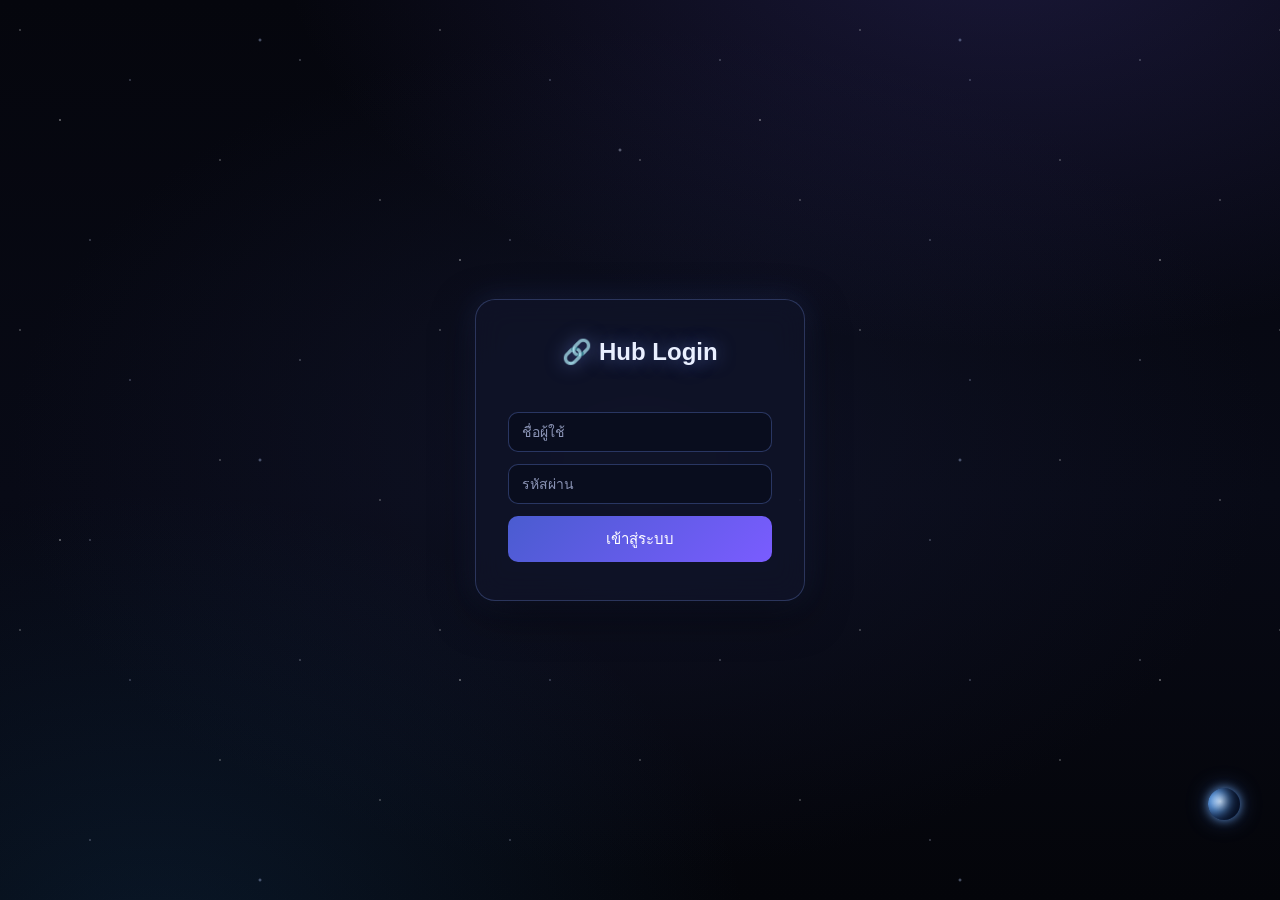
==== commit 0bf50ae5: "Add files via upload" ====
--- a/index.html
+++ b/index.html
@@ -14,9 +14,6 @@
     <div class="error-msg" id="errMsg"></div>
     <input type="text" id="username" placeholder="ชื่อผู้ใช้" autocomplete="username">
     <input type="password" id="password" placeholder="รหัสผ่าน" autocomplete="current-password">
-    <label class="remember-check">
-      <input type="checkbox" id="rememberMe"> จำฉันไว้ในเครื่องนี้ (ใช้เฉพาะเครื่องส่วนตัว)
-    </label>
     <button onclick="doLogin()">เข้าสู่ระบบ</button>
   </div>
 </div>
@@ -37,13 +34,12 @@
   }
   apiPost('login', { username: username, password: password }).then(function (res) {
     if (res.success) {
-      var remember = document.getElementById('rememberMe').checked;
       setSession({
         username: username, role: res.role, displayName: res.displayName,
         allowedCategories: res.allowedCategories || [],
         allowedLinks: res.allowedLinks || [],
         token: res.token, expiresAt: res.expiresAt
-      }, remember);
+      });
       window.location.href = 'hub.html';
     } else {
       errEl.textContent = res.message || 'เข้าสู่ระบบไม่สำเร็จ';
--- a/css/style.css
+++ b/css/style.css
@@ -386,17 +386,6 @@
 }
 .login-box button:hover { box-shadow: 0 0 20px rgba(120, 120, 255, 0.6); transform: translateY(-2px) scale(1.03); }
 .error-msg { color: #ff8a9c; font-size: 13px; margin-bottom: 10px; min-height: 16px; }
-.remember-check {
-  display: flex;
-  align-items: flex-start;
-  gap: 8px;
-  font-size: 12.5px;
-  color: #a6b0d4;
-  margin: -4px 0 16px;
-  cursor: pointer;
-  line-height: 1.4;
-}
-.remember-check input { accent-color: #7a5cff; cursor: pointer; margin-top: 2px; }
 
 /* ===== เลือกเมนูต่อ user (checkbox หมวด + ลิงก์ย่อย) ===== */
 .cat-hint { font-size: 13px; color: #aeb8dd; margin-bottom: 8px; }
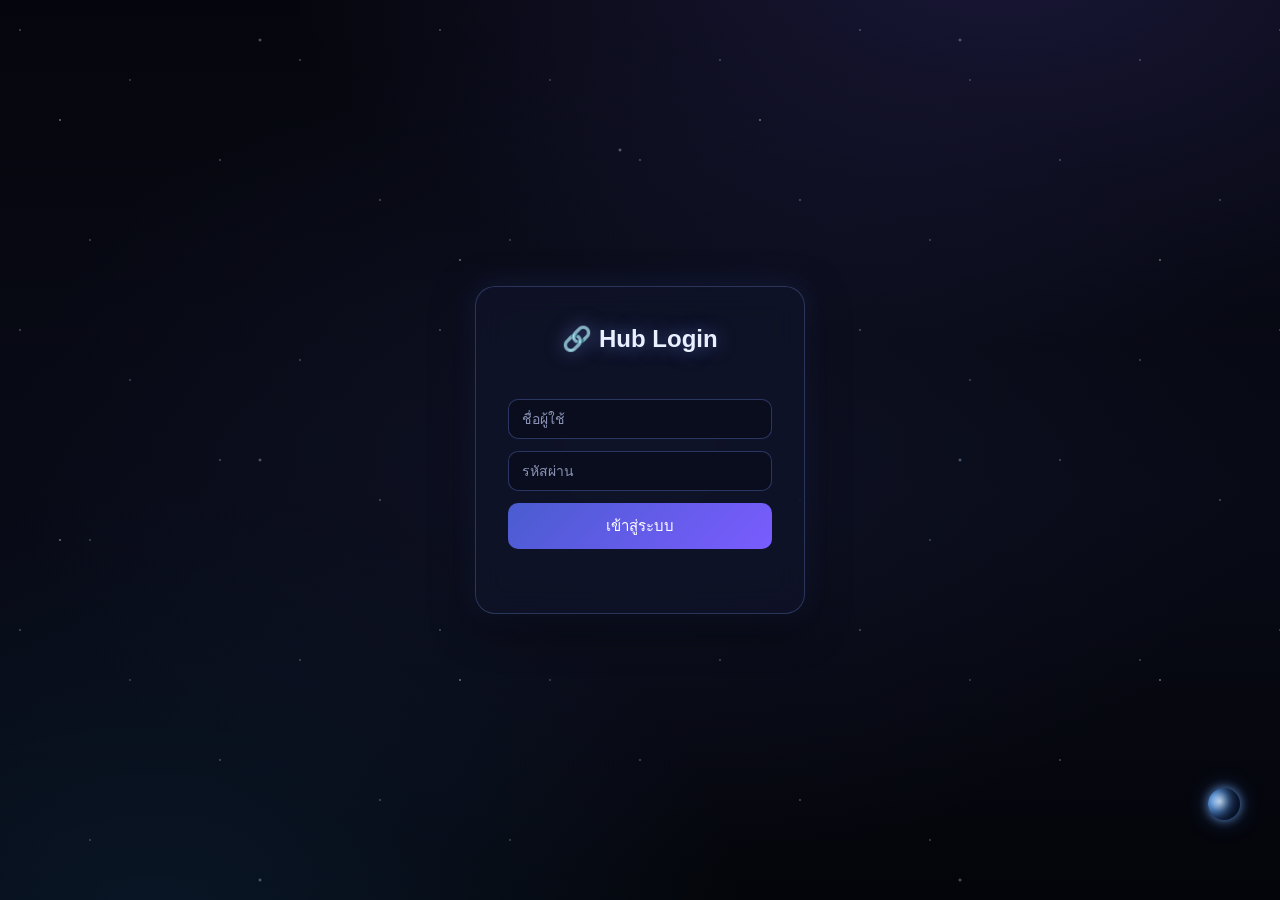
==== commit 243b11af: "Add files via upload" ====
--- a/index.html
+++ b/index.html
@@ -14,7 +14,8 @@
     <div class="error-msg" id="errMsg"></div>
     <input type="text" id="username" placeholder="ชื่อผู้ใช้" autocomplete="username">
     <input type="password" id="password" placeholder="รหัสผ่าน" autocomplete="current-password">
-    <button onclick="doLogin()">เข้าสู่ระบบ</button>
+    <button id="loginBtn" onclick="doLogin()">เข้าสู่ระบบ</button>
+    <div class="hint-msg" id="hintMsg"></div>
   </div>
 </div>
 <script src="js/api.js"></script>
@@ -23,16 +24,40 @@
   if (e.key === 'Enter') doLogin();
 });
 
+// เวลารอก่อนขึ้นข้อความปลอบใจว่าเซิร์ฟเวอร์ช้า (Google สุ่มช้าได้ถึง 30 วิ)
+var SLOW_HINT_MS = 8000;
+var loginBusy = false;   // กันกดปุ่ม/กด Enter ซ้ำระหว่างที่ยังรอผลอยู่
+
+// สลับปุ่มเข้า/ออกโหมด "กำลังทำงาน" — ให้เห็นทันทีที่กดว่ากดติดแล้ว ไม่ใช่เงียบหาย
+function setLoginBusy(busy) {
+  var btn = document.getElementById('loginBtn');
+  loginBusy = busy;
+  btn.disabled = busy;
+  btn.innerHTML = busy
+    ? '<span class="btn-spin"></span>กำลังเข้าสู่ระบบ...'
+    : 'เข้าสู่ระบบ';
+  if (!busy) document.getElementById('hintMsg').textContent = '';
+}
+
 function doLogin() {
+  if (loginBusy) return;   // กำลังรออยู่ กดซ้ำไม่มีผล
   var username = document.getElementById('username').value.trim();
   var password = document.getElementById('password').value;
   var errEl = document.getElementById('errMsg');
+  var hintEl = document.getElementById('hintMsg');
   errEl.textContent = '';
   if (!username || !password) {
     errEl.textContent = 'กรอกชื่อผู้ใช้และรหัสผ่านให้ครบ';
     return;
   }
+  setLoginBusy(true);
+  // ถ้าเกิน 8 วิยังไม่ได้คำตอบ บอกผู้ใช้ว่าไม่ได้ค้าง — ระบบกำลังลองใหม่ให้เอง
+  var hintTimer = setTimeout(function () {
+    hintEl.textContent = 'เซิร์ฟเวอร์ Google ตอบช้ากว่าปกติ กำลังลองใหม่อัตโนมัติ...';
+  }, SLOW_HINT_MS);
+
   apiPost('login', { username: username, password: password }).then(function (res) {
+    clearTimeout(hintTimer);
     if (res.success) {
       setSession({
         username: username, role: res.role, displayName: res.displayName,
@@ -40,12 +65,16 @@
         allowedLinks: res.allowedLinks || [],
         token: res.token, expiresAt: res.expiresAt
       });
+      // ไม่ปลดปุ่ม ปล่อยให้หมุนต่อระหว่างเปลี่ยนหน้าไป hub (กันจอนิ่งเหมือนไม่มีอะไรเกิดขึ้น)
       window.location.href = 'hub.html';
     } else {
+      setLoginBusy(false);
       errEl.textContent = res.message || 'เข้าสู่ระบบไม่สำเร็จ';
     }
   }).catch(function () {
-    errEl.textContent = 'เชื่อมต่อเซิร์ฟเวอร์ไม่ได้';
+    clearTimeout(hintTimer);
+    setLoginBusy(false);
+    errEl.textContent = 'เชื่อมต่อเซิร์ฟเวอร์ไม่ได้ (ลองใหม่ให้แล้ว 3 ครั้ง) — กดเข้าสู่ระบบอีกครั้งได้เลย';
   });
 }
 </script>
--- a/css/style.css
+++ b/css/style.css
@@ -386,6 +386,24 @@
 }
 .login-box button:hover { box-shadow: 0 0 20px rgba(120, 120, 255, 0.6); transform: translateY(-2px) scale(1.03); }
 .error-msg { color: #ff8a9c; font-size: 13px; margin-bottom: 10px; min-height: 16px; }
+/* ===== ปุ่มตอนกำลังทำงาน (ใช้ @keyframes spin ตัวเดียวกับสปินเนอร์ใหญ่ ไม่ต้องสร้างใหม่) ===== */
+.login-box button:disabled { cursor: progress; opacity: .9; }
+.login-box button:disabled:hover { box-shadow: none; transform: none; }
+.login-box button:disabled::after { display: none; }   /* ปิดเอฟเฟกต์ฝูงดาวตอน hover ระหว่างรอ */
+.btn-spin {
+  display: inline-block;
+  width: 14px;
+  height: 14px;
+  margin-right: 8px;
+  vertical-align: -2px;
+  border-radius: 50%;
+  border: 2px solid rgba(255, 255, 255, 0.35);
+  border-top-color: #fff;
+  animation: spin .7s linear infinite;
+}
+/* ข้อความบอกว่าเซิร์ฟเวอร์ช้า ไม่ใช่ error (สีเหลืองอ่อน คนละสีกับ .error-msg) */
+.hint-msg { color: #ffe14d; font-size: 12.5px; margin-top: 10px; text-align: center; min-height: 16px; line-height: 1.5; }
+
 
 /* ===== เลือกเมนูต่อ user (checkbox หมวด + ลิงก์ย่อย) ===== */
 .cat-hint { font-size: 13px; color: #aeb8dd; margin-bottom: 8px; }
@@ -551,6 +569,61 @@
 }
 
 .empty-msg { color: #8a93b5; text-align: center; padding: 44px 0; }
+
+/* ===== หน้ากำลังโหลด: วงแหวนหมุน + เลข % ใหญ่ตรงกลางจอ (startFakeProgress ใน api.js) ===== */
+.loading-box {
+  position: fixed;
+  inset: 0;
+  display: grid;
+  grid-template-rows: auto auto;
+  row-gap: 28px;
+  justify-items: center;
+  align-content: center;
+  z-index: 999;
+  padding: 20px;
+  background: radial-gradient(ellipse at center, rgba(20, 16, 50, 0.55) 0%, rgba(6, 7, 20, 0.88) 70%);
+  backdrop-filter: blur(6px);
+  animation: loadingFadeIn 0.25s ease;
+}
+@keyframes loadingFadeIn { from { opacity: 0; } to { opacity: 1; } }
+/* วงแหวนกับเลข % ซ้อนอยู่ตำแหน่งเดียวกัน (grid-area เดียวกัน) กลายเป็นวงแหวนตัวเลขวงเดียว */
+.loading-box .spinner,
+.loading-box .loading-pct {
+  grid-row: 1;
+  grid-column: 1;
+}
+.spinner {
+  width: 190px;
+  height: 190px;
+  border-radius: 50%;
+  border: 6px solid rgba(120, 150, 255, 0.15);
+  border-top-color: #7a5cff;
+  border-right-color: #ff5cd6;
+  animation: spin 1.1s cubic-bezier(0.6, 0.1, 0.4, 0.9) infinite;
+  box-shadow: 0 0 40px rgba(120, 92, 255, 0.45), inset 0 0 30px rgba(120, 92, 255, 0.15);
+}
+@keyframes spin { to { transform: rotate(360deg); } }
+.loading-pct {
+  align-self: center;
+  justify-self: center;
+  font-size: 64px;
+  font-weight: 800;
+  color: #ffe14d;
+  margin: 0;
+  font-variant-numeric: tabular-nums;
+  text-shadow: 0 0 18px rgba(255, 225, 80, 0.75), 0 0 46px rgba(255, 225, 80, 0.35);
+  animation: pctPulse 1.6s ease-in-out infinite;
+}
+@keyframes pctPulse {
+  0%, 100% { transform: scale(1); }
+  50% { transform: scale(1.05); }
+}
+.loading-text {
+  margin: 0;
+  color: #cfd6ff;
+  font-size: 18px;
+  letter-spacing: 1px;
+}
 
 /* ===== เอฟเฟกต์ตอนเมาส์ชี้ปุ่ม: ฝูงดาวพุ่งเข้าหาปุ่ม (ไม่กระพริบ) ===== */
 .btn, .link-card, .topbar a, .topbar button, .topbar-toggle, .login-box button, .nav-tabs a {
